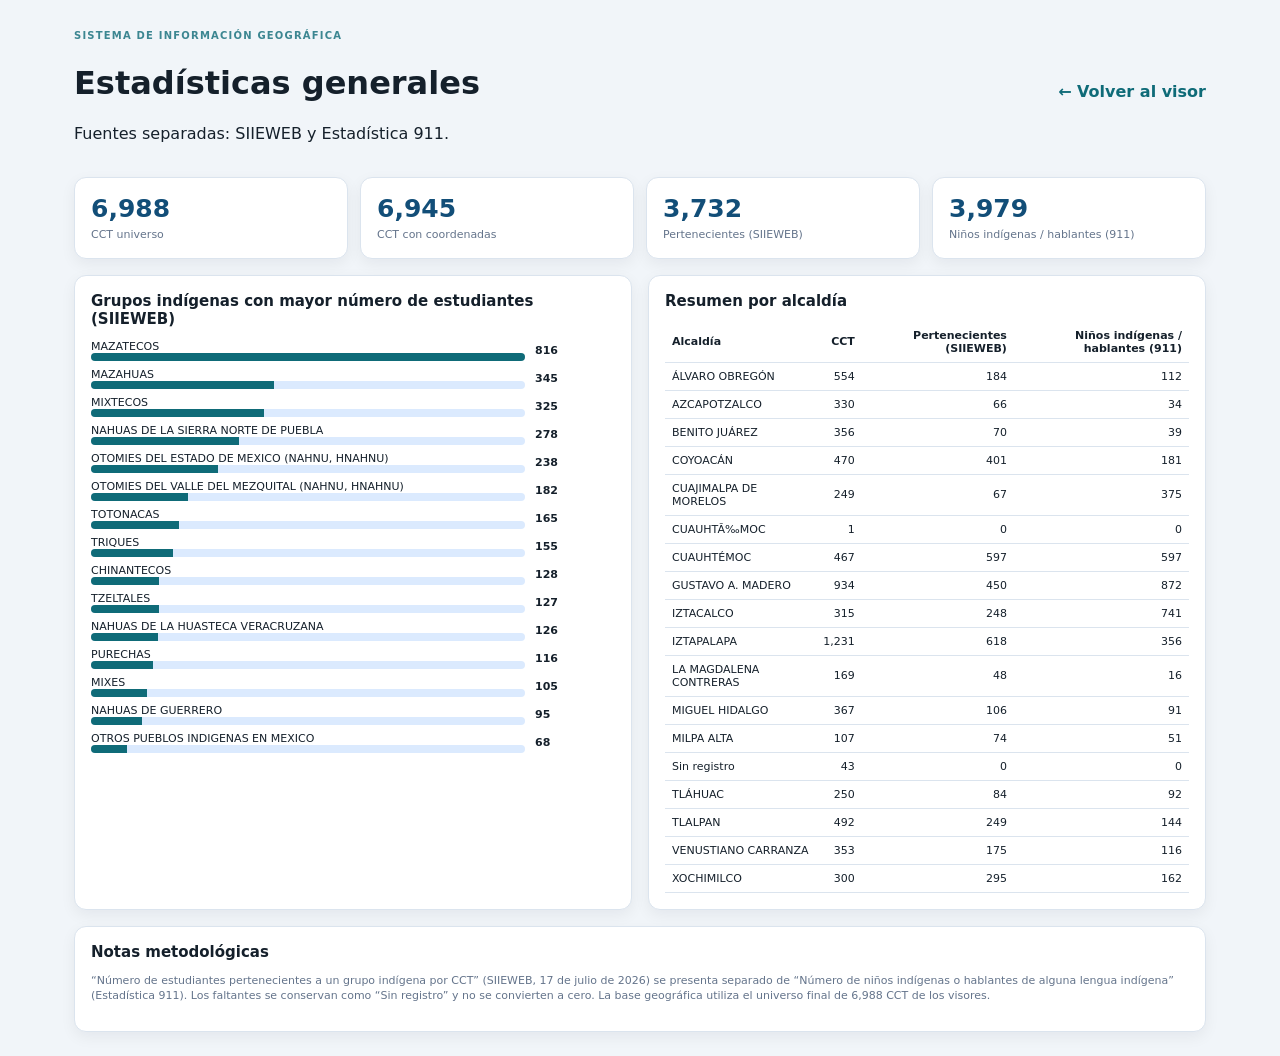
==== estadisticas.html @ a4bcc7b3 "Indígenas 1" ====
<!doctype html><html lang="es"><head><meta charset="utf-8"><meta name="viewport" content="width=device-width, initial-scale=1"><title>Estadísticas — población indígena en planteles</title><link rel="stylesheet" href="style.css?v=20261006-1"><style>
body{height:auto}.stats-wrap{max-width:1180px;margin:0 auto;padding:24px}.stats-head{display:flex;justify-content:space-between;align-items:center;gap:20px;margin-bottom:18px}.stats-head a{text-decoration:none;color:#0f6b78;font-weight:800}.stats-kpis{display:grid;grid-template-columns:repeat(4,1fr);gap:12px}.stats-kpis .card,.stats-card{background:var(--panel);border:1px solid var(--border);border-radius:12px;padding:16px;box-shadow:0 5px 15px rgba(15,23,42,.06)}.stats-kpis strong{font-size:25px;display:block;color:var(--accent2)}.stats-kpis span{font-size:11px;color:var(--muted)}.stats-grid{display:grid;grid-template-columns:1fr 1fr;gap:16px;margin-top:16px}.stats-card h2{font-size:15px;margin:0 0 12px}.bar-row{display:grid;grid-template-columns:1fr 80px;gap:10px;align-items:center;margin:7px 0;font-size:11px}.bar{height:8px;background:#dbeafe;border-radius:999px;overflow:hidden}.bar i{display:block;height:100%;background:#0f6b78}.table-wrap{overflow:auto}.stats-table{width:100%;border-collapse:collapse;font-size:11px}.stats-table th,.stats-table td{padding:7px;border-bottom:1px solid var(--border);text-align:right}.stats-table th:first-child,.stats-table td:first-child{text-align:left}@media(max-width:800px){.stats-kpis{grid-template-columns:1fr 1fr}.stats-grid{grid-template-columns:1fr}}
</style></head><body><div class="stats-wrap"><div class="stats-head"><div><span class="eyebrow" style="color:#0f6b78">Sistema de información geográfica</span><h1>Estadísticas generales</h1><p>Fuentes separadas: SIIEWEB y Estadística 911.</p></div><a href="index.html">← Volver al visor</a></div><div id="statsKpis" class="stats-kpis"></div><div class="stats-grid"><section class="stats-card"><h2>Grupos indígenas con mayor número de estudiantes (SIIEWEB)</h2><div id="topGroups"></div></section><section class="stats-card"><h2>Resumen por alcaldía</h2><div class="table-wrap"><table class="stats-table"><thead><tr><th>Alcaldía</th><th>CCT</th><th>Pertenecientes (SIIEWEB)</th><th>Niños indígenas / hablantes (911)</th></tr></thead><tbody id="alcTable"></tbody></table></div></section></div><section class="stats-card" style="margin-top:16px"><h2>Notas metodológicas</h2><p class="hint">“Número de estudiantes pertenecientes a un grupo indígena por CCT” (SIIEWEB, 17 de julio de 2026) se presenta separado de “Número de niños indígenas o hablantes de alguna lengua indígena” (Estadística 911). Los faltantes se conservan como “Sin registro” y no se convierten a cero. La base geográfica utiliza el universo final de 6,988 CCT de los visores.</p></section></div><script src="estadisticas.js?v=20261006-1"></script></body></html>
---- style.css ----
:root{--bg:#f1f5f9;--panel:#fff;--text:#15202b;--muted:#64748b;--border:#dbe4ee;--accent:#0f6b78;--accent2:#124e78;--soft:#ecfeff;--shadow:0 14px 34px rgba(15,23,42,.13)}
*{box-sizing:border-box}html,body{height:100%;margin:0;font-family:Inter,system-ui,-apple-system,"Segoe UI",sans-serif;color:var(--text);background:var(--bg)}
body.dark-mode{--bg:#111827;--panel:#172033;--text:#e5edf7;--muted:#a8b6c8;--border:#314057;--accent:#48b8c7;--soft:#142a35;--shadow:0 14px 34px rgba(0,0,0,.34)}
.topbar{height:112px;padding:18px 26px;display:flex;justify-content:space-between;align-items:center;background:linear-gradient(115deg,#0b3f52,#0f6b78);color:#fff;box-shadow:0 2px 10px rgba(0,0,0,.18);position:relative;z-index:1000}.brand-block h1{font-size:25px;margin:3px 0}.brand-block p{margin:0;opacity:.88;font-size:13px}.eyebrow,.panel-kicker{text-transform:uppercase;letter-spacing:.12em;font-size:10px;font-weight:800;opacity:.8}.topbar a{color:#fff;text-decoration:none;font-weight:700;padding:10px 14px;border:1px solid rgba(255,255,255,.38);border-radius:10px}.topbar a:hover{background:rgba(255,255,255,.12)}
.layout{height:calc(100vh - 112px);display:grid;grid-template-columns:355px 1fr}.sidebar{background:var(--panel);border-right:1px solid var(--border);overflow:auto;z-index:700;box-shadow:5px 0 18px rgba(15,23,42,.06)}.sidebar-head{display:flex;justify-content:space-between;align-items:center;padding:16px 18px;border-bottom:1px solid var(--border);position:sticky;top:0;background:var(--panel);z-index:2}.sidebar-head strong{display:block;margin-top:2px}.icon-button,.show-sidebar,.map-actions button,.legend button,.close{border:0;background:var(--panel);color:var(--text);cursor:pointer;border-radius:9px;box-shadow:0 1px 5px rgba(0,0,0,.12)}.icon-button{width:34px;height:34px;font-size:24px}.panel{padding:16px 18px;border-bottom:1px solid var(--border)}.panel h2{font-size:14px;margin:0 0 12px;color:var(--accent2)}body.dark-mode .panel h2{color:#8bd8e2}.panel label{display:block;font-size:12px;font-weight:700;margin:10px 0 5px}.panel select,.panel input{width:100%;padding:9px 10px;border:1px solid var(--border);background:var(--panel);color:var(--text);border-radius:8px;outline:none}.panel select:focus,.panel input:focus{border-color:var(--accent);box-shadow:0 0 0 3px color-mix(in srgb,var(--accent) 15%,transparent)}.hint{font-size:11px;color:var(--muted);line-height:1.4}.buttons{margin-top:12px}.secondary,.download-button{width:100%;padding:9px;border-radius:8px;border:1px solid var(--border);background:var(--panel);color:var(--text);font-weight:700;cursor:pointer}.secondary:hover,.download-button:hover{background:var(--soft)}.download-button{margin-top:12px;color:var(--accent2)}
.kpis{display:grid;grid-template-columns:1fr 1fr;gap:8px}.kpis div{background:var(--soft);border:1px solid var(--border);border-radius:10px;padding:10px}.kpis strong{display:block;font-size:20px;color:var(--accent2)}body.dark-mode .kpis strong{color:#8bd8e2}.kpis span{display:block;font-size:10px;color:var(--muted);margin-top:2px}.summary-note{font-size:11px;color:var(--muted);line-height:1.45;margin:10px 0 0}.methodology p{font-size:11px;line-height:1.5;color:var(--muted)}
.maparea{position:relative;min-width:0}.maparea #map{height:100%;width:100%;background:#dbeafe}.map-actions{position:absolute;right:14px;top:14px;z-index:620;display:grid;gap:8px}.map-actions button{width:38px;height:38px;font-size:18px}.map-status{position:absolute;left:50%;top:14px;transform:translateX(-50%);z-index:650;background:rgba(255,255,255,.94);padding:8px 12px;border-radius:8px;box-shadow:var(--shadow);font-size:12px}.map-status.hidden{display:none}body.dark-mode .map-status{background:rgba(23,32,51,.96)}
.legend{position:absolute;right:14px;bottom:16px;z-index:620;background:var(--panel);border:1px solid var(--border);border-radius:11px;box-shadow:var(--shadow);width:245px;overflow:hidden}.legend-head{display:flex;justify-content:space-between;align-items:center;padding:10px 11px;border-bottom:1px solid var(--border);font-size:12px}.legend-head button{width:25px;height:25px}.legend-body,.legend #legendBody{padding:9px 11px;font-size:11px}.legend-row{display:flex;align-items:center;gap:8px;margin:6px 0}.legend-dot{width:13px;height:13px;border-radius:50%;border:1px solid rgba(0,0,0,.18)}
.detail-panel{position:absolute;right:0;top:0;height:100%;width:min(430px,92vw);background:var(--panel);z-index:700;transform:translateX(103%);transition:transform .2s ease;box-shadow:-12px 0 30px rgba(15,23,42,.2);overflow:auto;padding:20px}.detail-panel.open{transform:translateX(0)}.detail-panel .close{position:absolute;right:14px;top:13px;width:34px;height:34px;font-size:20px}.detail-panel h2{font-size:19px;margin:0 42px 16px 0}.info-card{border:1px solid var(--border);border-radius:11px;padding:13px;margin:11px 0;background:var(--panel)}.info-card h3{font-size:13px;margin:0 0 9px;color:var(--accent2)}body.dark-mode .info-card h3{color:#8bd8e2}.detail-grid{display:grid;grid-template-columns:1fr 1fr;gap:7px}.detail-grid div{background:var(--soft);border-radius:8px;padding:8px}.detail-grid span{display:block;font-size:9px;text-transform:uppercase;letter-spacing:.04em;color:var(--muted)}.detail-grid strong{display:block;margin-top:3px;font-size:12px;word-break:break-word}.group-list{display:flex;flex-wrap:wrap;gap:6px}.group-tag{background:#e0f2fe;color:#075985;padding:5px 7px;border-radius:999px;font-size:10px;font-weight:700}.dark-mode .group-tag{background:#17354a;color:#9ee8ff}.muted-box{padding:10px;background:var(--soft);border-radius:8px;color:var(--muted);font-size:11px}.source-note{font-size:10px;color:var(--muted);margin-top:9px}.cct-chooser{display:flex;gap:6px;flex-wrap:wrap;margin-bottom:10px}.cct-chooser button{border:1px solid var(--border);background:var(--panel);color:var(--text);padding:6px 8px;border-radius:8px;cursor:pointer;font-size:11px}.cct-chooser button.active{background:var(--accent);color:#fff;border-color:var(--accent)}
.school-popup{min-width:280px}.school-popup h3{font-size:14px;margin:0 0 8px}.popup-meta{font-size:11px;color:#475569;line-height:1.55}.popup-metric{margin-top:8px;padding:8px;background:#ecfeff;border-radius:8px}.popup-metric strong{font-size:17px;color:#0f6b78}.popup-open{width:100%;margin-top:8px;border:0;background:#0f6b78;color:#fff;padding:8px;border-radius:8px;cursor:pointer;font-weight:700}
.show-sidebar{position:absolute;left:10px;top:10px;z-index:690;padding:9px 12px;font-weight:800}.hidden{display:none!important}.layout.sidebar-hidden{grid-template-columns:0 1fr}.layout.sidebar-hidden .sidebar{transform:translateX(-100%)}
.summary-bubble{background:#0f6b78;color:#fff;border:3px solid #fff;border-radius:50%;display:flex;align-items:center;justify-content:center;font-weight:800;box-shadow:0 4px 12px rgba(15,23,42,.2)}
@media(max-width:800px){.topbar{height:120px;padding:14px}.brand-block h1{font-size:19px}.brand-block p{display:none}.topbar nav{display:none}.layout{height:calc(100vh - 120px);grid-template-columns:310px 1fr}.sidebar{position:absolute;left:0;top:0;height:100%;width:310px}.layout.sidebar-hidden{grid-template-columns:1fr}.legend{width:210px}.detail-panel{width:94vw}}
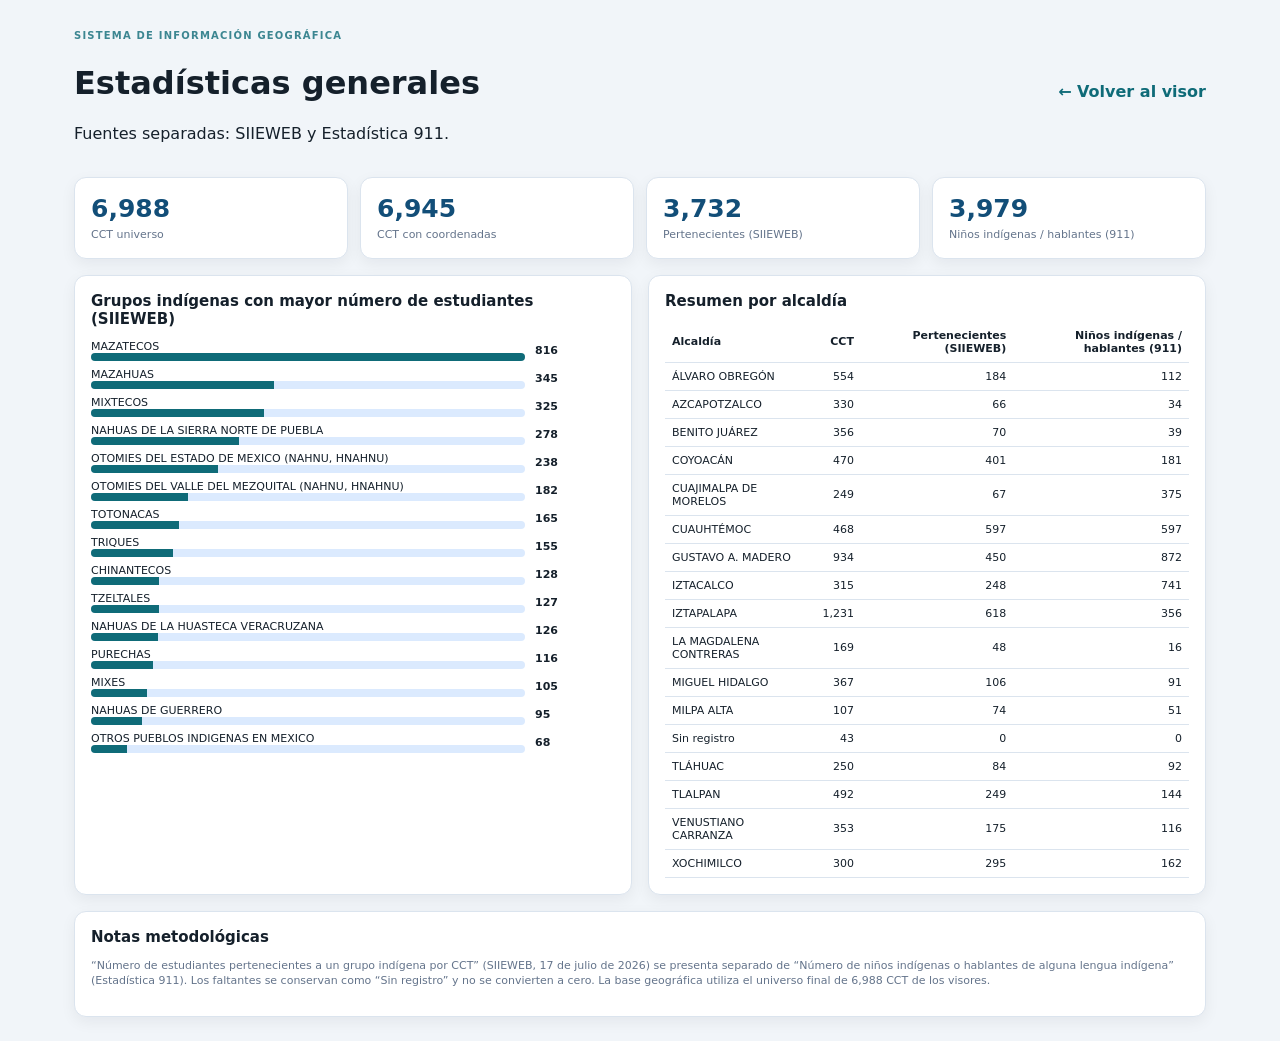
==== commit 07815e3f: "indigenas 2" ====
--- a/estadisticas.html
+++ b/estadisticas.html
@@ -1,3 +1,3 @@
-<!doctype html><html lang="es"><head><meta charset="utf-8"><meta name="viewport" content="width=device-width, initial-scale=1"><title>Estadísticas — población indígena en planteles</title><link rel="stylesheet" href="style.css?v=20261006-1"><style>
+<!doctype html><html lang="es"><head><meta charset="utf-8"><meta name="viewport" content="width=device-width, initial-scale=1"><title>Estadísticas — población indígena en planteles</title><link rel="stylesheet" href="style.css?v=20261006-2"><style>
 body{height:auto}.stats-wrap{max-width:1180px;margin:0 auto;padding:24px}.stats-head{display:flex;justify-content:space-between;align-items:center;gap:20px;margin-bottom:18px}.stats-head a{text-decoration:none;color:#0f6b78;font-weight:800}.stats-kpis{display:grid;grid-template-columns:repeat(4,1fr);gap:12px}.stats-kpis .card,.stats-card{background:var(--panel);border:1px solid var(--border);border-radius:12px;padding:16px;box-shadow:0 5px 15px rgba(15,23,42,.06)}.stats-kpis strong{font-size:25px;display:block;color:var(--accent2)}.stats-kpis span{font-size:11px;color:var(--muted)}.stats-grid{display:grid;grid-template-columns:1fr 1fr;gap:16px;margin-top:16px}.stats-card h2{font-size:15px;margin:0 0 12px}.bar-row{display:grid;grid-template-columns:1fr 80px;gap:10px;align-items:center;margin:7px 0;font-size:11px}.bar{height:8px;background:#dbeafe;border-radius:999px;overflow:hidden}.bar i{display:block;height:100%;background:#0f6b78}.table-wrap{overflow:auto}.stats-table{width:100%;border-collapse:collapse;font-size:11px}.stats-table th,.stats-table td{padding:7px;border-bottom:1px solid var(--border);text-align:right}.stats-table th:first-child,.stats-table td:first-child{text-align:left}@media(max-width:800px){.stats-kpis{grid-template-columns:1fr 1fr}.stats-grid{grid-template-columns:1fr}}
-</style></head><body><div class="stats-wrap"><div class="stats-head"><div><span class="eyebrow" style="color:#0f6b78">Sistema de información geográfica</span><h1>Estadísticas generales</h1><p>Fuentes separadas: SIIEWEB y Estadística 911.</p></div><a href="index.html">← Volver al visor</a></div><div id="statsKpis" class="stats-kpis"></div><div class="stats-grid"><section class="stats-card"><h2>Grupos indígenas con mayor número de estudiantes (SIIEWEB)</h2><div id="topGroups"></div></section><section class="stats-card"><h2>Resumen por alcaldía</h2><div class="table-wrap"><table class="stats-table"><thead><tr><th>Alcaldía</th><th>CCT</th><th>Pertenecientes (SIIEWEB)</th><th>Niños indígenas / hablantes (911)</th></tr></thead><tbody id="alcTable"></tbody></table></div></section></div><section class="stats-card" style="margin-top:16px"><h2>Notas metodológicas</h2><p class="hint">“Número de estudiantes pertenecientes a un grupo indígena por CCT” (SIIEWEB, 17 de julio de 2026) se presenta separado de “Número de niños indígenas o hablantes de alguna lengua indígena” (Estadística 911). Los faltantes se conservan como “Sin registro” y no se convierten a cero. La base geográfica utiliza el universo final de 6,988 CCT de los visores.</p></section></div><script src="estadisticas.js?v=20261006-1"></script></body></html>
+</style></head><body><div class="stats-wrap"><div class="stats-head"><div><span class="eyebrow" style="color:#0f6b78">Sistema de información geográfica</span><h1>Estadísticas generales</h1><p>Fuentes separadas: SIIEWEB y Estadística 911.</p></div><a href="index.html">← Volver al visor</a></div><div id="statsKpis" class="stats-kpis"></div><div class="stats-grid"><section class="stats-card"><h2>Grupos indígenas con mayor número de estudiantes (SIIEWEB)</h2><div id="topGroups"></div></section><section class="stats-card"><h2>Resumen por alcaldía</h2><div class="table-wrap"><table class="stats-table"><thead><tr><th>Alcaldía</th><th>CCT</th><th>Pertenecientes (SIIEWEB)</th><th>Niños indígenas / hablantes (911)</th></tr></thead><tbody id="alcTable"></tbody></table></div></section></div><section class="stats-card" style="margin-top:16px"><h2>Notas metodológicas</h2><p class="hint">“Número de estudiantes pertenecientes a un grupo indígena por CCT” (SIIEWEB, 17 de julio de 2026) se presenta separado de “Número de niños indígenas o hablantes de alguna lengua indígena” (Estadística 911). Los faltantes se conservan como “Sin registro” y no se convierten a cero. La base geográfica utiliza el universo final de 6,988 CCT de los visores.</p></section></div><script src="estadisticas.js?v=20261006-2"></script></body></html>
--- a/style.css
+++ b/style.css
@@ -11,3 +11,20 @@
 .show-sidebar{position:absolute;left:10px;top:10px;z-index:690;padding:9px 12px;font-weight:800}.hidden{display:none!important}.layout.sidebar-hidden{grid-template-columns:0 1fr}.layout.sidebar-hidden .sidebar{transform:translateX(-100%)}
 .summary-bubble{background:#0f6b78;color:#fff;border:3px solid #fff;border-radius:50%;display:flex;align-items:center;justify-content:center;font-weight:800;box-shadow:0 4px 12px rgba(15,23,42,.2)}
 @media(max-width:800px){.topbar{height:120px;padding:14px}.brand-block h1{font-size:19px}.brand-block p{display:none}.topbar nav{display:none}.layout{height:calc(100vh - 120px);grid-template-columns:310px 1fr}.sidebar{position:absolute;left:0;top:0;height:100%;width:310px}.layout.sidebar-hidden{grid-template-columns:1fr}.legend{width:210px}.detail-panel{width:94vw}}
+/* Revisión de presentación e interacción de leyenda */
+.legend{width:280px;max-height:min(520px,70vh)}
+.legend-body,.legend #legendBody{max-height:430px;overflow:auto}
+.legend-help{font-size:10px;line-height:1.35;color:var(--muted);margin-bottom:7px}
+.legend-option{width:100%;border:1px solid transparent;background:transparent;color:var(--text);padding:6px 7px;border-radius:8px;cursor:pointer;text-align:left;display:grid;grid-template-columns:18px 14px 1fr;align-items:center;gap:7px;margin:3px 0;font-size:11px}
+.legend-option:hover{background:var(--soft)}
+.legend-option.active{background:var(--soft);border-color:var(--accent)}
+.legend-check{width:16px;height:16px;border:1px solid var(--border);border-radius:4px;display:flex;align-items:center;justify-content:center;font-size:11px;font-weight:900;background:var(--panel)}
+.legend-option.active .legend-check{background:var(--accent);border-color:var(--accent);color:#fff}
+.legend-dot{box-sizing:border-box}
+.legend-actions{display:flex;justify-content:flex-end;margin-top:8px;padding-top:8px;border-top:1px solid var(--border)}
+.legend-actions button{border:1px solid var(--border);background:var(--panel);color:var(--text);border-radius:7px;padding:5px 8px;font-size:10px;cursor:pointer}
+.legend-actions button:hover{background:var(--soft)}
+.panel select,.panel input{transition:border-color .15s ease,box-shadow .15s ease}
+.panel select:focus,.panel input:focus{outline:none;border-color:var(--accent);box-shadow:0 0 0 3px rgba(15,107,120,.12)}
+.download-button{width:100%;margin-top:10px}
+@media(max-width:800px){.legend{width:250px;max-height:55vh}.legend-body,.legend #legendBody{max-height:330px}}
